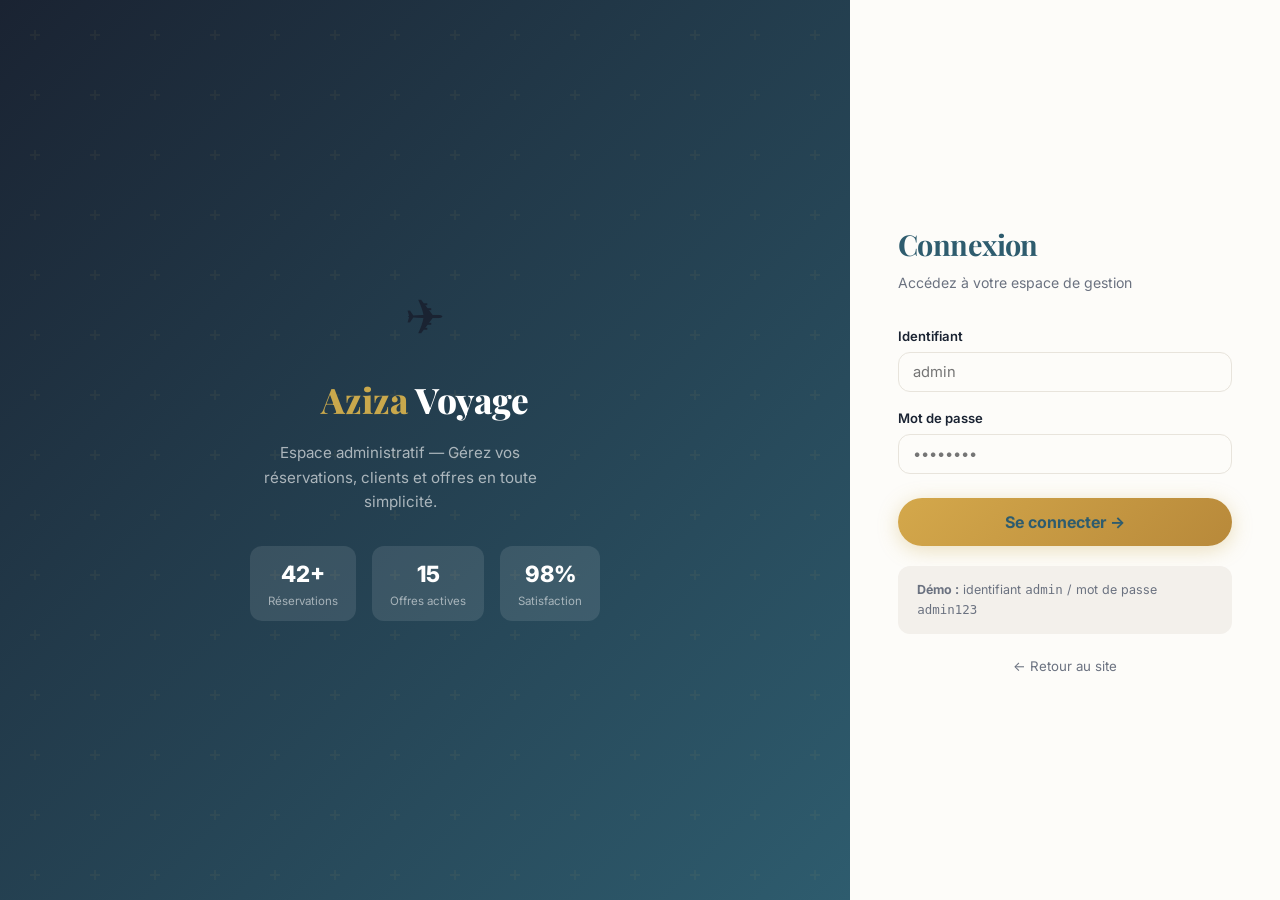
==== admin/clients.html @ 7c54928d "first commit1" ====
<!DOCTYPE html>
<html lang="fr">
<head><meta charset="UTF-8"><meta name="viewport" content="width=device-width,initial-scale=1.0">
  <link rel="icon" type="image/svg+xml" href="../assets/favicon.svg">
  <link rel="alternate icon" href="../assets/favicon.ico">
  <link rel="apple-touch-icon" href="../assets/favicon-32.png"><title>Clients — Admin</title><link rel="stylesheet" href="../css/style.css"></head>
<body>
<div class="admin-layout">
<aside class="admin-sidebar">
  <div class="sidebar-top">✈ <span>Aziza</span> Admin</div>
  <nav class="sidebar-nav">
    <div class="sb-sect">Principal</div>
    <a href="dashboard.html" class="sb-link">📊 Tableau de bord</a>
    <a href="reservations.html" class="sb-link">📋 Réservations</a>
    <a href="clients.html" class="sb-link active">👥 Clients</a>
    <a href="offres.html" class="sb-link">✈ Offres de voyage</a>
    <div class="sb-sect">Compte</div>
    <a href="#" class="sb-link" onclick="logout()">🚪 Déconnexion</a>
  </nav>
  <div class="sidebar-foot"><div class="sb-user"><div class="sb-av" id="sbAv">A</div><div><div class="sb-name" id="sbName">Admin</div><div class="sb-role" id="sbRole">Administrateur</div></div></div></div>
</aside>
<main class="admin-main">
  <div class="admin-topbar"><h1>Gestion des Clients</h1><div class="topbar-right"><button class="notif"><span>🔔</span><span class="notif-dot"></span></button><a href="../index.html" style="font-size:.82rem;color:var(--primary);font-weight:600">← Site public</a></div></div>
  <div class="admin-content">
    <div class="kpi-row" style="grid-template-columns:repeat(3,1fr)" id="kpis"></div>
    <div class="table-card">
      <div class="table-head">
        <div class="table-title">Annuaire clients</div>
        <div class="table-actions"><input class="filter-in" id="searchC" placeholder="🔍 Nom, email..." oninput="render()"><button class="exp-btn" onclick="exportC()">⬇ CSV</button></div>
      </div>
      <div style="overflow-x:auto"><table class="dt"><thead><tr><th>Client</th><th>Email</th><th>Téléphone</th><th>Ville</th><th>Réservations</th><th>Action</th></tr></thead><tbody id="cBody"></tbody></table></div>
      <div style="padding:.8rem 0;font-size:.8rem;color:var(--muted-fg)" id="cCount"></div>
    </div>
  </div>
</main>
</div>
<div class="modal-overlay" id="mo"><div class="modal"><div class="modal-hd"><div class="modal-title" id="mTitle">Fiche client</div><button class="modal-x" onclick="closeM()">✕</button></div><div id="mBody"></div></div></div>
<script src="../js/main.js"></script>
<script>
if(localStorage.getItem('az_auth')!=='1') location.href='login.html';
const user=JSON.parse(localStorage.getItem('az_user')||'{}');
document.getElementById('sbAv').textContent=(user.name||'A')[0];
document.getElementById('sbName').textContent=user.name||'Admin';
document.getElementById('sbRole').textContent=user.role||'Administrateur';

function buildClients(){
  const res=DB.get('az_reservations');
  const map={};
  res.forEach(r=>{
    if(!map[r.email||r.phone]){map[r.email||r.phone]={name:r.clientName,email:r.email||'',phone:r.phone,city:r.city||'',list:[]};}
    map[r.email||r.phone].list.push(r);
  });
  return Object.values(map);
}
function render(){
  let clients=buildClients();
  const q=document.getElementById('searchC').value.toLowerCase();
  if(q) clients=clients.filter(c=>(c.name+c.email+c.phone+c.city).toLowerCase().includes(q));
  document.getElementById('cCount').textContent=clients.length+' client(s)';
  const res=DB.get('az_reservations');
  document.getElementById('kpis').innerHTML=[
    {lbl:'Total clients',val:buildClients().length,icon:'👥'},
    {lbl:'Clients fréquents (2+)',val:buildClients().filter(c=>c.list.length>=2).length,icon:'⭐'},
    {lbl:'Réservations totales',val:res.length,icon:'📋'},
  ].map(k=>`<div class="kpi"><div><div class="kpi-lbl">${k.lbl}</div><div class="kpi-val">${k.val}</div></div><div style="font-size:1.3rem">${k.icon}</div></div>`).join('');
  document.getElementById('cBody').innerHTML=clients.map(c=>`<tr>
    <td><strong>${c.name}</strong></td>
    <td style="font-size:.82rem">${c.email||'—'}</td>
    <td style="font-size:.82rem">${c.phone}</td>
    <td>${c.city||'—'}</td>
    <td><span style="background:var(--secondary);padding:2px 10px;border-radius:12px;font-weight:700;font-size:.83rem">${c.list.length}</span></td>
    <td><button class="btn-a ba-view" onclick="viewC('${encodeURIComponent(c.email||c.phone)}')">👁 Voir</button></td>
  </tr>`).join('');
}
function viewC(key){
  const clients=buildClients();
  const c=clients.find(x=>encodeURIComponent(x.email||x.phone)===key);
  if(!c) return;
  document.getElementById('mTitle').textContent=c.name;
  document.getElementById('mBody').innerHTML=`
    <div style="display:grid;grid-template-columns:1fr 1fr;gap:.8rem;margin-bottom:1.2rem">
      ${[['Email',c.email||'—'],['Téléphone',c.phone],['Ville',c.city||'—'],['Réservations',c.list.length]].map(([l,v])=>`<div style="background:var(--secondary);padding:.8rem;border-radius:var(--radius)"><div style="font-size:.7rem;color:var(--muted-fg);margin-bottom:2px">${l}</div><div style="font-weight:600;font-size:.87rem">${v}</div></div>`).join('')}
    </div>
    <div style="font-weight:700;margin-bottom:.7rem;color:var(--primary)">Historique des réservations</div>
    <div style="display:flex;flex-direction:column;gap:.5rem;max-height:280px;overflow-y:auto">
      ${c.list.map(r=>`<div style="background:var(--secondary);border-radius:var(--radius);padding:.8rem;display:flex;justify-content:space-between;align-items:center;gap:.5rem;flex-wrap:wrap">
        <div><div style="font-weight:600;font-size:.85rem">${r.offer}</div><div style="font-size:.73rem;color:var(--muted-fg)">${typeLabel(r.type)} · ${r.createdAt}</div></div>
        <div>${statusBadge(r.status)}</div>
      </div>`).join('')}
    </div>`;
  openM();
}
function exportC(){
  const clients=buildClients();
  const h=['Nom','Email','Téléphone','Ville','Réservations'];
  const rows=clients.map(c=>[c.name,c.email||'',c.phone,c.city||'',c.list.length].map(v=>'"'+String(v).replace(/"/g,'""')+'"').join(','));
  const csv=[h.join(','),...rows].join('\n');
  const a=document.createElement('a');a.href='data:text/csv;charset=utf-8,\uFEFF'+encodeURIComponent(csv);a.download='clients_aziza.csv';a.click();
}
function openM(){document.getElementById('mo').classList.add('open');}
function closeM(){document.getElementById('mo').classList.remove('open');}
document.getElementById('mo').addEventListener('click',e=>{if(e.target===e.currentTarget)closeM();});
function logout(){localStorage.removeItem('az_auth');localStorage.removeItem('az_user');location.href='login.html';}
render();
</script>
</body>
</html>
---- css/style.css ----
@import url('https://fonts.googleapis.com/css2?family=Playfair+Display:wght@400;600;700;800&family=Inter:wght@300;400;500;600;700&family=Cairo:wght@400;500;600;700&display=swap');

/* ── Design tokens (from Lovable) ── */
:root {
  --bg:        #fdfcf9;
  --fg:        #1a2332;
  --card:      #ffffff;
  --primary:   #2e5c6e;   /* deep teal */
  --primary-f: #fdfcf9;
  --secondary: #f3f0eb;
  --muted:     #f3f0eb;
  --muted-fg:  #6b7280;
  --border:    #e8e4dc;
  --gold:      #c9a84c;
  --sand:      #eee8d8;
  --radius:    0.75rem;
  --shadow-card:    0 8px 30px -10px rgba(26,35,50,.18);
  --shadow-elegant: 0 20px 60px -20px rgba(46,92,110,.35);
  --trans: cubic-bezier(.4,0,.2,1);
  --grad-hero: linear-gradient(135deg,rgba(20,35,55,.85),rgba(46,92,110,.55));
  --grad-gold: linear-gradient(135deg,#d4a84b,#b8893a);
  --nav-h: 64px;
}

*,*::before,*::after{box-sizing:border-box;margin:0;padding:0}
html{scroll-behavior:smooth;font-size:16px}
body{font-family:'Inter','Cairo',system-ui,sans-serif;background:var(--bg);color:var(--fg);line-height:1.6;overflow-x:hidden}
h1,h2,h3{font-family:'Playfair Display','Cairo',serif;letter-spacing:-.02em}
a{text-decoration:none;color:inherit}
img{display:block;max-width:100%;object-fit:cover}
button{font-family:inherit;cursor:pointer}
input,select,textarea{font-family:inherit}
::-webkit-scrollbar{width:5px}
::-webkit-scrollbar-thumb{background:var(--gold);border-radius:3px}

/* ── NAV ── */
.nav{position:sticky;top:0;z-index:50;height:var(--nav-h);background:rgba(253,252,249,.88);backdrop-filter:blur(12px);border-bottom:1px solid var(--border);display:flex;align-items:center;justify-content:space-between;padding:0 5%}
.nav-brand{display:flex;align-items:center;gap:10px;font-family:'Playfair Display',serif;font-weight:700;font-size:1.15rem;color:var(--primary)}
.nav-brand .brand-icon{width:36px;height:36px;border-radius:50%;background:var(--grad-gold);display:grid;place-items:center;box-shadow:var(--shadow-elegant)}
.nav-brand .brand-icon svg{width:18px;height:18px;fill:var(--primary-f)}
.nav-links{display:flex;align-items:center;gap:4px}
.nav-link{padding:7px 14px;font-size:.875rem;border-radius:8px;color:rgba(26,35,50,.8);transition:color .2s,background .2s}
.nav-link:hover,.nav-link.active{color:var(--primary);background:var(--secondary)}
.nav-right{display:flex;align-items:center;gap:8px}
.hamburger{display:none;background:none;border:none;padding:6px;cursor:pointer}
.hamburger svg{width:22px;height:22px;stroke:var(--fg);fill:none;stroke-width:2;stroke-linecap:round}
.mobile-menu{display:none;position:absolute;top:var(--nav-h);left:0;right:0;background:var(--card);border-bottom:1px solid var(--border);padding:1rem 5%;flex-direction:column;gap:4px;z-index:49}
.mobile-menu.open{display:flex}
.mobile-link{padding:10px 14px;border-radius:8px;color:var(--fg);font-size:.95rem}
.mobile-link:hover{background:var(--secondary);color:var(--primary)}

/* ── HERO ── */
.hero{position:relative;min-height:88vh;display:flex;align-items:center;overflow:hidden}
.hero-slide{position:absolute;inset:0;transition:opacity 1.5s ease}
.hero-slide img{width:100%;height:100%;object-fit:cover}
.hero-slide.active{opacity:1;animation:kenburns 7s ease-out both}
.hero-slide:not(.active){opacity:0}
@keyframes kenburns{0%{transform:scale(1) translate(0,0)}100%{transform:scale(1.12) translate(-1.5%,1%)}}
.hero-overlay{position:absolute;inset:0;background:var(--grad-hero)}
.hero-body{position:relative;z-index:2;padding:0 6%;max-width:780px;animation:fadeUp .7s var(--trans) both}
.hero-badge{display:inline-flex;align-items:center;gap:6px;padding:6px 16px;background:rgba(201,168,76,.18);border:1px solid rgba(201,168,76,.4);border-radius:50px;font-size:.78rem;font-weight:600;letter-spacing:1.5px;text-transform:uppercase;color:#e8c96a;margin-bottom:1.5rem}
.hero h1{font-size:clamp(2.8rem,6vw,5rem);font-weight:800;line-height:1.08;color:#fff;margin-bottom:1.2rem}
.hero h1 span{background:var(--grad-gold);-webkit-background-clip:text;-webkit-text-fill-color:transparent;background-clip:text}
.hero p{font-size:1.1rem;color:rgba(255,255,255,.82);max-width:560px;margin-bottom:2.5rem;line-height:1.75;font-weight:300}
.hero-btns{display:flex;gap:.9rem;flex-wrap:wrap}
.hero-dots{position:absolute;bottom:1.5rem;left:50%;transform:translateX(-50%);z-index:3;display:flex;gap:6px}
.hero-dot{width:12px;height:6px;border-radius:3px;background:rgba(255,255,255,.4);border:none;transition:all .4s;cursor:pointer}
.hero-dot.active{width:28px;background:var(--gold)}

/* ── BUTTONS ── */
.btn{display:inline-flex;align-items:center;gap:8px;padding:11px 26px;border-radius:50px;font-weight:600;font-size:.9rem;border:2px solid transparent;transition:all .25s var(--trans);cursor:pointer}
.btn-gold{background:var(--grad-gold);color:var(--primary);border-color:transparent;box-shadow:0 4px 20px rgba(201,168,76,.35)}
.btn-gold:hover{opacity:.9;transform:translateY(-2px);box-shadow:var(--shadow-elegant)}
.btn-outline-w{background:rgba(255,255,255,.12);color:#fff;border-color:rgba(255,255,255,.4);backdrop-filter:blur(4px)}
.btn-outline-w:hover{background:rgba(255,255,255,.22);transform:translateY(-2px)}
.btn-primary{background:var(--primary);color:var(--primary-f);border-color:var(--primary)}
.btn-primary:hover{background:rgba(46,92,110,.85);transform:translateY(-2px)}
.btn-ghost{background:none;color:var(--fg);border-color:var(--border)}
.btn-ghost:hover{background:var(--secondary)}
.btn-sm{padding:7px 18px;font-size:.82rem}

/* ── SECTION ── */
section{padding:80px 5%}
.container{max-width:1200px;margin:0 auto}
.sec-label{font-size:.72rem;font-weight:700;letter-spacing:2px;text-transform:uppercase;color:var(--gold);margin-bottom:.5rem;display:flex;align-items:center;gap:6px}
.sec-title{font-size:clamp(1.8rem,3vw,2.6rem);font-weight:700;color:var(--primary);margin-bottom:.8rem;line-height:1.2}
.sec-sub{font-size:1rem;color:var(--muted-fg);max-width:540px;line-height:1.7}
.text-center{text-align:center}
.text-center .sec-sub{margin:0 auto}

/* ── SERVICE CARDS (home) ── */
.services-grid{display:grid;grid-template-columns:repeat(auto-fit,minmax(220px,1fr));gap:1.5rem;margin-top:3rem}
.svc-card{position:relative;border-radius:calc(var(--radius)*2);overflow:hidden;aspect-ratio:4/5;cursor:pointer;box-shadow:var(--shadow-card);transition:transform .4s var(--trans),box-shadow .4s}
.svc-card:hover{transform:translateY(-5px);box-shadow:var(--shadow-elegant)}
.svc-card img{width:100%;height:100%;position:absolute;inset:0;transition:transform .7s var(--trans)}
.svc-card:hover img{transform:scale(1.08)}
.svc-card-overlay{position:absolute;inset:0;background:linear-gradient(to top,rgba(20,35,55,.95) 0%,rgba(46,92,110,.3) 60%,transparent 100%)}
.svc-card-body{position:absolute;inset:0;padding:1.4rem;display:flex;flex-direction:column;justify-content:space-between;color:#fff}
.svc-card-icon{width:44px;height:44px;border-radius:12px;background:var(--grad-gold);display:grid;place-items:center;box-shadow:var(--shadow-elegant)}
.svc-card-icon svg{width:20px;height:20px;fill:var(--primary)}
.svc-card h3{font-size:1.4rem;font-weight:700;margin-bottom:.3rem}
.svc-card p{font-size:.85rem;opacity:.88;margin-bottom:.8rem;line-height:1.55}
.svc-card-cta{display:inline-flex;align-items:center;gap:6px;color:var(--gold);font-size:.83rem;font-weight:600;transition:gap .2s}
.svc-card:hover .svc-card-cta{gap:10px}

/* ── TRUST ── */
.trust-band{background:var(--secondary);padding:4rem 5%}
.trust-grid{display:grid;grid-template-columns:repeat(3,1fr);gap:2rem;text-align:center;max-width:900px;margin:0 auto}
.trust-item{}
.trust-icon{width:48px;height:48px;margin:0 auto 1rem;color:var(--gold)}
.trust-icon svg{width:48px;height:48px}
.trust-item h3{font-weight:700;font-size:1.1rem;color:var(--primary);margin-bottom:.4rem}
.trust-item p{font-size:.88rem;color:var(--muted-fg)}

/* ── TESTIMONIALS ── */
.testi-grid{display:grid;grid-template-columns:repeat(auto-fit,minmax(280px,1fr));gap:1.5rem;margin-top:2.5rem}
.testi-card{background:var(--card);border-radius:calc(var(--radius)*2);padding:1.8rem;border:1px solid var(--border);box-shadow:var(--shadow-card);transition:box-shadow .3s}
.testi-card:hover{box-shadow:var(--shadow-elegant)}
.stars{display:flex;gap:2px;color:var(--gold);margin-bottom:.8rem}
.stars svg{width:16px;height:16px;fill:var(--gold)}
.testi-text{font-style:italic;color:rgba(26,35,50,.78);line-height:1.7;margin-bottom:1rem;font-size:.93rem}
.testi-author{font-weight:700;font-size:.9rem;color:var(--primary)}

/* ── PAGE HERO ── */
.page-hero{background:linear-gradient(135deg,#1a2332 0%,var(--primary) 100%);padding:clamp(100px,15vw,140px) 5% 60px;text-align:center;color:#fff}
.page-hero h1{font-size:clamp(2rem,4.5vw,3.5rem);font-weight:800;margin-bottom:.8rem}
.page-hero p{color:rgba(255,255,255,.72);font-size:1rem;max-width:500px;margin:0 auto}

/* ── STEPPER ── */
.stepper{display:flex;align-items:center;justify-content:center;gap:0;padding:1.8rem 5%;background:var(--card);border-bottom:1px solid var(--border);flex-wrap:wrap}
.step-item{display:flex;align-items:center;gap:8px;opacity:.38;transition:opacity .3s}
.step-item.active,.step-item.done{opacity:1}
.step-num{width:34px;height:34px;border-radius:50%;background:var(--muted);color:var(--muted-fg);display:grid;place-items:center;font-size:.8rem;font-weight:800;transition:background .3s,color .3s;flex-shrink:0}
.step-item.active .step-num{background:var(--grad-gold);color:var(--primary);transform:scale(1.08);box-shadow:var(--shadow-elegant)}
.step-item.done .step-num{background:var(--primary);color:#fff}
.step-item.done .step-num::after{content:'✓'}
.step-item.done .step-num span{display:none}
.step-label{font-size:.82rem;font-weight:600;color:var(--fg);white-space:nowrap}
.step-line{width:36px;height:2px;background:var(--border);margin:0 4px;transition:background .3s;flex-shrink:0}
.step-item.done+.step-line{background:var(--primary)}

/* ── SERVICE SELECT ── */
.svc-select-section{padding:3rem 5%;background:var(--secondary)}
.svc-select-title{text-align:center;font-family:'Playfair Display',serif;font-size:1.6rem;color:var(--primary);margin-bottom:2rem}
.svc-tabs{display:flex;gap:1rem;justify-content:center;flex-wrap:wrap}
.svc-tab{position:relative;overflow:hidden;width:150px;height:160px;border-radius:calc(var(--radius)*1.5);border:2px solid var(--border);cursor:pointer;transition:all .3s;background:var(--card);display:flex;flex-direction:column;align-items:center;justify-content:flex-end;padding:.8rem}
.svc-tab img{position:absolute;inset:0;width:100%;height:100%;transition:transform .5s var(--trans)}
.svc-tab:hover img,.svc-tab.active img{transform:scale(1.08)}
.svc-tab .tab-overlay{position:absolute;inset:0;background:linear-gradient(to top,rgba(20,35,55,.9) 0%,rgba(46,92,110,.3) 60%,transparent 100%);transition:opacity .3s}
.svc-tab.active .tab-overlay{background:linear-gradient(to top,rgba(201,168,76,.85) 0%,rgba(201,168,76,.4) 60%,transparent 100%)}
.svc-tab:hover{transform:translateY(-3px);box-shadow:var(--shadow-elegant);border-color:var(--gold)}
.svc-tab.active{border-color:var(--gold);box-shadow:0 0 0 3px rgba(201,168,76,.25),var(--shadow-elegant)}
.tab-label{position:relative;z-index:1;font-weight:700;font-size:.88rem;color:#fff;text-align:center;line-height:1.25}

/* ── OFFERS ── */
.offers-section{padding:2.5rem 5% 4rem}
.offers-header{display:flex;align-items:flex-end;justify-content:space-between;flex-wrap:wrap;gap:1rem;margin-bottom:2rem}
.offers-grid{display:grid;grid-template-columns:repeat(auto-fill,minmax(300px,1fr));gap:1.5rem}
.offer-card{background:var(--card);border-radius:calc(var(--radius)*2);overflow:hidden;border:1.5px solid var(--border);box-shadow:var(--shadow-card);transition:all .35s var(--trans);cursor:pointer;display:flex;flex-direction:column;position:relative}
.offer-card:hover{transform:translateY(-5px);box-shadow:var(--shadow-elegant);border-color:transparent}
.offer-card.popular{border-color:var(--gold);box-shadow:0 0 0 2px rgba(201,168,76,.3),var(--shadow-card)}
.popular-badge{position:absolute;top:1rem;right:1rem;z-index:5;background:var(--grad-gold);color:var(--primary);font-size:.72rem;font-weight:800;padding:4px 12px;border-radius:20px;display:flex;align-items:center;gap:4px;box-shadow:var(--shadow-elegant)}
.popular-badge svg{width:12px;height:12px;fill:var(--primary)}
.offer-img{height:180px;position:relative;overflow:hidden}
.offer-img img{width:100%;height:100%;object-fit:cover;transition:transform .6s var(--trans)}
.offer-card:hover .offer-img img{transform:scale(1.08)}
.offer-img-overlay{position:absolute;inset:0;background:linear-gradient(to top,var(--card) 0%,transparent 50%)}
.offer-body{padding:1.4rem 1.4rem 1.6rem;flex:1;display:flex;flex-direction:column}
.offer-service-tag{font-size:.7rem;font-weight:700;letter-spacing:1.5px;text-transform:uppercase;color:var(--gold);margin-bottom:.3rem}
.offer-name{font-family:'Playfair Display',serif;font-size:1.15rem;font-weight:700;color:var(--primary);margin-bottom:.8rem}
.offer-price-row{margin-bottom:1rem}
.offer-from{font-size:.72rem;color:var(--muted-fg)}
.offer-price{font-family:'Playfair Display',serif;font-size:2rem;font-weight:800;color:var(--primary);line-height:1}
.offer-price sup{font-size:.9rem;vertical-align:top;margin-top:4px}
.offer-features{list-style:none;margin-bottom:1.2rem;flex:1;display:flex;flex-direction:column;gap:.45rem}
.offer-features li{display:flex;align-items:flex-start;gap:8px;font-size:.83rem;color:rgba(26,35,50,.78)}
.feat-check{width:16px;height:16px;flex-shrink:0;margin-top:1px;color:var(--gold)}
.feat-check svg{width:16px;height:16px;stroke:var(--gold);fill:none;stroke-width:2.5;stroke-linecap:round;stroke-linejoin:round}

/* ── BOOKING FORM ── */
.booking-wrap{padding:2.5rem 5% 5rem;max-width:780px;margin:0 auto}
.booking-card{background:var(--card);border-radius:calc(var(--radius)*2);overflow:hidden;box-shadow:var(--shadow-elegant);border:1px solid var(--border)}
.booking-banner{position:relative;height:160px;overflow:hidden}
.booking-banner img{width:100%;height:100%;object-fit:cover}
.booking-banner-overlay{position:absolute;inset:0;background:linear-gradient(to top,var(--card) 0%,rgba(46,92,110,.25) 40%,transparent 100%)}
.booking-banner-info{position:absolute;bottom:1.2rem;left:1.5rem;right:1.5rem}
.booking-banner-info .service-tag{font-size:.72rem;font-weight:700;letter-spacing:1.5px;text-transform:uppercase;color:var(--muted-fg);margin-bottom:.2rem}
.booking-banner-info h2{font-family:'Playfair Display',serif;font-size:1.5rem;font-weight:700;color:var(--primary)}
.booking-form-body{padding:2rem 2.2rem 2.5rem}
.booking-form-body h3{font-family:'Playfair Display',serif;font-size:1.2rem;color:var(--primary);margin-bottom:.3rem}
.booking-form-body .sub{font-size:.85rem;color:var(--muted-fg);margin-bottom:1.8rem}
.form-grid{display:grid;grid-template-columns:1fr 1fr;gap:1rem}
.form-group{margin-bottom:0}
.form-group label{display:block;font-size:.82rem;font-weight:600;color:var(--fg);margin-bottom:5px}
.form-control{width:100%;padding:10px 14px;border:1.5px solid var(--border);border-radius:var(--radius);font-size:.92rem;color:var(--fg);background:var(--bg);transition:border-color .2s,box-shadow .2s;outline:none}
.form-control:focus{border-color:var(--primary);box-shadow:0 0 0 3px rgba(46,92,110,.1)}
.form-select{appearance:none;background-image:url("data:image/svg+xml,%3Csvg xmlns='http://www.w3.org/2000/svg' width='10' height='6'%3E%3Cpath d='M1 1l4 4 4-4' stroke='%236b7280' stroke-width='1.5' stroke-linecap='round' fill='none'/%3E%3C/svg%3E");background-repeat:no-repeat;background-position:right 12px center;padding-right:36px}
.span-2{grid-column:span 2}
.btn-submit{width:100%;padding:14px;background:var(--grad-gold);color:var(--primary);border:none;border-radius:50px;font-size:1rem;font-weight:700;cursor:pointer;display:flex;align-items:center;justify-content:center;gap:8px;box-shadow:0 4px 20px rgba(201,168,76,.35);transition:all .25s}
.btn-submit:hover{opacity:.9;transform:translateY(-2px);box-shadow:var(--shadow-elegant)}
.btn-back-ghost{display:inline-flex;align-items:center;gap:6px;background:none;border:none;color:var(--muted-fg);font-size:.87rem;font-weight:500;cursor:pointer;margin-bottom:1.2rem;padding:4px 0;transition:color .2s}
.btn-back-ghost:hover{color:var(--primary)}

/* Step 3 extras */
.travelers-picker{display:flex;align-items:center;gap:0;border:1.5px solid var(--border);border-radius:var(--radius);overflow:hidden;width:fit-content}
.travelers-picker button{width:36px;height:36px;border:none;background:var(--secondary);color:var(--fg);font-size:1.1rem;cursor:pointer;transition:background .2s}
.travelers-picker button:hover{background:var(--muted)}
.travelers-picker span{min-width:40px;text-align:center;font-weight:700;font-size:.95rem;padding:0 8px}

/* ── CONFIRMATION / PDF ── */
.confirm-wrap{max-width:600px;margin:3rem auto;padding:0 5%}
.confirm-card{background:var(--card);border-radius:calc(var(--radius)*2);padding:3rem 2.5rem;text-align:center;box-shadow:var(--shadow-elegant);border:1px solid var(--border);animation:fadeUp .5s var(--trans) both}
.confirm-icon-wrap{width:72px;height:72px;border-radius:50%;background:var(--grad-gold);display:grid;place-items:center;margin:0 auto 1.5rem;box-shadow:var(--shadow-elegant)}
.confirm-icon-wrap svg{width:36px;height:36px;stroke:#fff;fill:none;stroke-width:2.5;stroke-linecap:round;stroke-linejoin:round}
.confirm-card h2{font-family:'Playfair Display',serif;font-size:1.8rem;color:var(--primary);margin-bottom:.6rem}
.confirm-card p{color:var(--muted-fg);margin-bottom:1.5rem;line-height:1.7}
.confirm-ref{background:var(--secondary);border:1px dashed var(--border);border-radius:var(--radius);padding:.8rem 1.2rem;font-family:monospace;font-size:.95rem;color:var(--primary);font-weight:700;margin-bottom:2rem;display:inline-block}
.confirm-actions{display:flex;gap:.8rem;justify-content:center;flex-wrap:wrap}
.btn-pdf{display:inline-flex;align-items:center;gap:8px;padding:11px 24px;border-radius:50px;background:var(--primary);color:#fff;font-weight:700;font-size:.9rem;border:none;cursor:pointer;transition:all .25s;box-shadow:var(--shadow-card)}
.btn-pdf:hover{background:rgba(46,92,110,.85);transform:translateY(-2px)}
.btn-pdf svg{width:18px;height:18px;stroke:#fff;fill:none;stroke-width:2;stroke-linecap:round}

/* ── ABOUT ── */
.about-grid{display:grid;grid-template-columns:1fr 1fr;gap:4rem;align-items:center}
.about-img-wrap{position:relative;height:420px;border-radius:calc(var(--radius)*2);overflow:hidden;box-shadow:var(--shadow-elegant)}
.about-img-wrap img{width:100%;height:100%;object-fit:cover}
.about-tag{position:absolute;bottom:1.5rem;left:1.5rem;background:var(--grad-gold);color:var(--primary);padding:10px 18px;border-radius:var(--radius);font-weight:700;font-size:.88rem;box-shadow:var(--shadow-elegant)}
.values-grid{display:grid;grid-template-columns:1fr 1fr;gap:1rem;margin-top:2rem}
.value-card{background:var(--secondary);border-radius:var(--radius);padding:1.2rem;border-left:3px solid var(--gold)}
.value-card h4{font-weight:700;color:var(--primary);margin-bottom:3px;font-size:.9rem}
.value-card p{font-size:.8rem;color:var(--muted-fg)}
.team-grid{display:grid;grid-template-columns:repeat(auto-fit,minmax(170px,1fr));gap:1.2rem;margin-top:2rem}
.team-card{background:var(--card);border-radius:calc(var(--radius)*1.5);padding:1.8rem 1.2rem;text-align:center;box-shadow:var(--shadow-card);border:1px solid var(--border)}
.team-avatar{width:68px;height:68px;border-radius:50%;background:var(--grad-gold);display:grid;place-items:center;font-size:1.5rem;font-weight:800;color:var(--primary);margin:0 auto .9rem;box-shadow:var(--shadow-elegant)}
.team-name{font-weight:700;color:var(--primary);font-size:.9rem;margin-bottom:2px}
.team-role{font-size:.77rem;color:var(--gold);font-weight:600}
.cert-row{display:flex;gap:.8rem;flex-wrap:wrap;margin-top:2rem}
.cert-badge{background:var(--primary);color:#fff;padding:8px 18px;border-radius:50px;font-size:.78rem;font-weight:600;display:flex;align-items:center;gap:7px}

/* ── STATS ── */
.stats-row{background:var(--grad-gold);padding:3rem 5%;display:grid;grid-template-columns:repeat(4,1fr);text-align:center;gap:2rem}
.stat-num{font-family:'Playfair Display',serif;font-size:2.8rem;font-weight:800;color:var(--primary);line-height:1}
.stat-lbl{font-size:.82rem;color:rgba(26,35,50,.75);margin-top:6px}

/* ── CONTACT ── */
.contact-grid{display:grid;grid-template-columns:1fr 1.5fr;gap:3rem;align-items:start}
.contact-info-list{display:flex;flex-direction:column;gap:.75rem;margin-bottom:1.5rem}
.contact-item{display:flex;align-items:center;gap:12px;background:var(--card);border:1px solid var(--border);border-radius:var(--radius);padding:.9rem 1.2rem;box-shadow:var(--shadow-card)}
.ci-icon{width:38px;height:38px;border-radius:10px;background:var(--primary);display:grid;place-items:center;flex-shrink:0}
.ci-icon svg{width:18px;height:18px;stroke:#fff;fill:none;stroke-width:1.8;stroke-linecap:round}
.ci-lbl{font-size:.7rem;color:var(--muted-fg)}
.ci-val{font-weight:600;font-size:.88rem;color:var(--fg)}
.wa-btn{display:flex;align-items:center;gap:9px;background:#25D366;color:#fff;padding:11px 22px;border-radius:50px;font-weight:700;font-size:.9rem;width:fit-content;transition:background .2s,transform .2s}
.wa-btn:hover{background:#1ebe5e;transform:translateY(-2px)}
.wa-btn svg{width:20px;height:20px;fill:#fff}
.form-card{background:var(--card);border-radius:calc(var(--radius)*2);padding:2.2rem;box-shadow:var(--shadow-elegant);border:1px solid var(--border)}

/* ── FOOTER ── */
footer{background:var(--primary);color:rgba(255,255,255,.75);padding:4rem 5% 2rem;margin-top:4rem}
.footer-grid{display:grid;grid-template-columns:2fr 1fr 1fr;gap:3rem;margin-bottom:2.5rem}
.footer-brand-logo{display:flex;align-items:center;gap:9px;font-family:'Playfair Display',serif;font-weight:700;font-size:1.2rem;color:#fff;margin-bottom:.8rem}
.footer-brand-logo svg{width:20px;height:20px;fill:var(--gold)}
.footer-brand p{font-size:.85rem;color:rgba(255,255,255,.55);line-height:1.7}
.footer-socials{display:flex;gap:8px;margin-top:1rem}
.soc-btn{width:34px;height:34px;border-radius:8px;background:rgba(255,255,255,.1);display:grid;place-items:center;font-size:.8rem;cursor:pointer;transition:background .2s}
.soc-btn:hover{background:var(--gold);color:var(--primary)}
.footer-col h4{font-weight:700;color:#fff;font-size:.85rem;text-transform:uppercase;letter-spacing:.5px;margin-bottom:.9rem}
.footer-col ul{list-style:none}
.footer-col li{padding:4px 0;font-size:.84rem;cursor:pointer;transition:color .2s}
.footer-col li:hover{color:rgba(255,255,255,.95)}
.footer-bottom{border-top:1px solid rgba(255,255,255,.1);padding-top:1.5rem;display:flex;justify-content:space-between;align-items:center;flex-wrap:wrap;gap:1rem;font-size:.78rem;color:rgba(255,255,255,.38)}

/* ── WHATSAPP FAB ── */
.wa-fab{position:fixed;bottom:1.5rem;right:1.5rem;z-index:100;background:#25D366;color:#fff;border-radius:50px;padding:.75rem 1.1rem;display:flex;align-items:center;gap:8px;font-weight:700;font-size:.85rem;box-shadow:var(--shadow-elegant);transition:transform .2s,box-shadow .2s}
.wa-fab:hover{transform:scale(1.06);box-shadow:0 8px 30px rgba(37,211,102,.4)}
.wa-fab svg{width:22px;height:22px;fill:#fff}

/* ── ADMIN ── */
.login-page{min-height:100vh;display:flex}
.login-left{flex:1;background:linear-gradient(135deg,#1a2332,var(--primary));display:flex;flex-direction:column;align-items:center;justify-content:center;padding:3rem;text-align:center;position:relative;overflow:hidden}
.login-left::before{content:'';position:absolute;inset:0;background-image:url("data:image/svg+xml,%3Csvg width='60' height='60' viewBox='0 0 60 60' xmlns='http://www.w3.org/2000/svg'%3E%3Cg fill='%23c9a84c' fill-opacity='.06'%3E%3Cpath d='M36 34v-4h-2v4h-4v2h4v4h2v-4h4v-2h-4z'/%3E%3C/g%3E%3C/svg%3E");pointer-events:none}
.login-logo{font-family:'Playfair Display',serif;font-size:2.2rem;font-weight:800;color:#fff;margin-bottom:.8rem;position:relative;z-index:1}
.login-logo span{color:var(--gold)}
.login-tagline{color:rgba(255,255,255,.62);font-size:.95rem;max-width:300px;position:relative;z-index:1;line-height:1.6}
.login-right{width:430px;background:var(--bg);display:flex;align-items:center;justify-content:center;padding:3rem}
.login-card{width:100%}
.login-card h2{font-family:'Playfair Display',serif;font-size:1.8rem;color:var(--primary);margin-bottom:.3rem}
.login-card .sub{color:var(--muted-fg);font-size:.88rem;margin-bottom:2rem}
.login-err{display:none;background:#fef2f2;border:1px solid #fee2e2;color:#991b1b;padding:10px 14px;border-radius:var(--radius);font-size:.83rem;margin-bottom:1rem}
.login-err.show{display:block}
.login-hint{background:var(--secondary);border-radius:var(--radius);padding:.9rem 1.2rem;font-size:.78rem;color:var(--muted-fg);margin-top:1.2rem}

.admin-layout{display:flex;min-height:100vh}
.admin-sidebar{width:250px;flex-shrink:0;background:#1a2332;position:fixed;top:0;left:0;bottom:0;overflow-y:auto;z-index:100;display:flex;flex-direction:column}
.sidebar-top{padding:1.2rem 1.4rem .8rem;font-family:'Playfair Display',serif;font-size:1.1rem;font-weight:700;color:#fff;border-bottom:1px solid rgba(255,255,255,.08);display:flex;align-items:center;gap:8px}
.sidebar-top span{color:var(--gold)}
.sidebar-nav{flex:1;padding:.8rem 0}
.sb-sect{padding:.8rem 1.4rem .3rem;font-size:.68rem;font-weight:700;letter-spacing:1.5px;text-transform:uppercase;color:rgba(255,255,255,.3)}
.sb-link{display:flex;align-items:center;gap:10px;padding:9px 1.4rem;color:rgba(255,255,255,.65);font-size:.87rem;font-weight:500;border-left:3px solid transparent;transition:all .2s;text-decoration:none;cursor:pointer}
.sb-link:hover{background:rgba(255,255,255,.06);color:#fff}
.sb-link.active{background:rgba(201,168,76,.13);color:#fff;border-left-color:var(--gold)}
.sb-badge{margin-left:auto;background:var(--gold);color:var(--primary);font-size:.68rem;font-weight:800;padding:2px 7px;border-radius:10px}
.sidebar-foot{padding:1rem 1.4rem;border-top:1px solid rgba(255,255,255,.08)}
.sb-user{display:flex;align-items:center;gap:9px}
.sb-av{width:32px;height:32px;border-radius:50%;background:var(--grad-gold);display:grid;place-items:center;font-weight:800;font-size:.8rem;color:var(--primary)}
.sb-name{font-size:.82rem;font-weight:600;color:#fff}
.sb-role{font-size:.7rem;color:rgba(255,255,255,.42)}
.admin-main{margin-left:250px;flex:1;background:#f0f2f5;min-height:100vh}
.admin-topbar{background:#fff;padding:.9rem 1.8rem;display:flex;align-items:center;justify-content:space-between;border-bottom:1px solid var(--border);position:sticky;top:0;z-index:10}
.admin-topbar h1{font-size:1.1rem;font-weight:700;color:var(--fg)}
.topbar-right{display:flex;align-items:center;gap:1rem}
.notif{position:relative;background:var(--secondary);border:none;width:36px;height:36px;border-radius:9px;display:grid;place-items:center;cursor:pointer;font-size:.95rem}
.notif-dot{position:absolute;top:5px;right:5px;width:8px;height:8px;border-radius:50%;background:var(--gold)}
.admin-content{padding:1.8rem}
.kpi-row{display:grid;grid-template-columns:repeat(4,1fr);gap:1.2rem;margin-bottom:1.8rem}
.kpi{background:#fff;border-radius:calc(var(--radius)*1.5);padding:1.3rem;box-shadow:0 2px 12px rgba(0,0,0,.05);display:flex;justify-content:space-between;align-items:flex-start}
.kpi-lbl{font-size:.76rem;color:var(--muted-fg);margin-bottom:3px}
.kpi-val{font-size:1.9rem;font-weight:800;color:var(--fg);line-height:1}
.kpi-trend{font-size:.73rem;font-weight:600;margin-top:3px;color:#16a34a}
.kpi-trend.down{color:#dc2626}
.kpi-icon{width:44px;height:44px;border-radius:12px;display:grid;place-items:center;font-size:1.2rem}
.ki-blue{background:rgba(46,92,110,.1)} .ki-gold{background:rgba(201,168,76,.12)} .ki-green{background:rgba(22,163,74,.1)} .ki-purple{background:rgba(124,58,237,.1)}
.table-card{background:#fff;border-radius:calc(var(--radius)*1.5);padding:1.4rem;box-shadow:0 2px 12px rgba(0,0,0,.05);margin-bottom:1.5rem}
.table-head{display:flex;justify-content:space-between;align-items:center;margin-bottom:1.2rem;flex-wrap:wrap;gap:.8rem}
.table-title{font-size:1rem;font-weight:700;color:var(--fg)}
.table-actions{display:flex;gap:.6rem;flex-wrap:wrap;align-items:center}
.filter-in{padding:7px 12px;border:1.5px solid var(--border);border-radius:8px;font-size:.82rem;outline:none;transition:border-color .2s;font-family:inherit}
.filter-in:focus{border-color:var(--primary)}
.filter-sel{padding:7px 26px 7px 11px;border:1.5px solid var(--border);border-radius:8px;font-size:.82rem;outline:none;cursor:pointer;font-family:inherit;appearance:none;background-image:url("data:image/svg+xml,%3Csvg xmlns='http://www.w3.org/2000/svg' width='10' height='6'%3E%3Cpath d='M1 1l4 4 4-4' stroke='%236b7280' stroke-width='1.5' stroke-linecap='round' fill='none'/%3E%3C/svg%3E");background-repeat:no-repeat;background-position:right 8px center}
.dt{width:100%;border-collapse:collapse;font-size:.855rem}
.dt th{text-align:left;padding:9px 12px;font-size:.7rem;font-weight:700;letter-spacing:.5px;text-transform:uppercase;color:var(--muted-fg);border-bottom:2px solid var(--border)}
.dt td{padding:11px 12px;border-bottom:1px solid #f5f5f5;vertical-align:middle;color:var(--fg)}
.dt tbody tr:hover{background:#fafafa}
.dt tr:last-child td{border-bottom:none}
.badge{display:inline-flex;align-items:center;padding:3px 10px;border-radius:20px;font-size:.72rem;font-weight:700}
.b-pending{background:#fef9c3;color:#854d0e}
.b-confirmed{background:#dcfce7;color:#166534}
.b-cancelled{background:#fee2e2;color:#991b1b}
.b-done{background:#e0f2fe;color:#0369a1}
.act-btns{display:flex;gap:4px}
.btn-a{padding:4px 10px;border-radius:6px;border:none;font-size:.75rem;font-weight:600;cursor:pointer;transition:.2s}
.ba-view{background:rgba(46,92,110,.1);color:var(--primary)} .ba-view:hover{background:var(--primary);color:#fff}
.ba-edit{background:rgba(201,168,76,.13);color:#7a5c10} .ba-edit:hover{background:var(--gold);color:var(--primary)}
.ba-del{background:rgba(220,38,38,.08);color:#dc2626} .ba-del:hover{background:#dc2626;color:#fff}
.exp-btn{padding:7px 13px;border-radius:8px;border:1.5px solid var(--border);background:#fff;font-size:.8rem;font-weight:600;cursor:pointer;display:flex;align-items:center;gap:5px;transition:.2s;color:var(--fg)}
.exp-btn:hover{border-color:var(--primary);color:var(--primary)}
.btn-add{padding:8px 16px;border-radius:8px;background:var(--primary);color:#fff;border:none;font-size:.82rem;font-weight:600;cursor:pointer;display:flex;align-items:center;gap:5px;transition:background .2s}
.btn-add:hover{background:rgba(46,92,110,.85)}

/* MODAL */
.modal-overlay{display:none;position:fixed;inset:0;background:rgba(0,0,0,.45);z-index:1000;align-items:center;justify-content:center;backdrop-filter:blur(3px)}
.modal-overlay.open{display:flex}
.modal{background:#fff;border-radius:calc(var(--radius)*2);padding:2rem;max-width:540px;width:92%;max-height:90vh;overflow-y:auto;box-shadow:0 20px 60px rgba(0,0,0,.22);animation:fadeUp .3s var(--trans)}
.modal-hd{display:flex;justify-content:space-between;align-items:center;margin-bottom:1.5rem}
.modal-title{font-family:'Playfair Display',serif;font-size:1.2rem;color:var(--primary)}
.modal-x{background:var(--secondary);border:none;width:30px;height:30px;border-radius:50%;cursor:pointer;font-size:1rem;display:grid;place-items:center}

/* ANIMATIONS */
@keyframes fadeUp{from{opacity:0;transform:translateY(22px)}to{opacity:1;transform:translateY(0)}}
@keyframes bounce{0%,100%{transform:translateX(-50%) translateY(0)}50%{transform:translateX(-50%) translateY(8px)}}
.fade-in{opacity:0;transform:translateY(20px);transition:opacity .55s ease,transform .55s ease}
.fade-in.visible{opacity:1;transform:translateY(0)}

/* RESPONSIVE */
@media(max-width:1024px){.about-grid{grid-template-columns:1fr}.contact-grid{grid-template-columns:1fr}.kpi-row{grid-template-columns:repeat(2,1fr)}.footer-grid{grid-template-columns:1fr 1fr}.stats-row{grid-template-columns:repeat(2,1fr)}.trust-grid{grid-template-columns:1fr}.login-left{display:none}.login-right{width:100%}}
@media(max-width:768px){.nav-links{display:none}.hamburger{display:block}.offers-grid{grid-template-columns:1fr}.form-grid{grid-template-columns:1fr}.span-2{grid-column:span 1}.svc-tabs{gap:.6rem}.svc-tab{width:120px;height:130px}.admin-sidebar{transform:translateX(-100%);transition:transform .3s}.admin-sidebar.open{transform:translateX(0)}.admin-main{margin-left:0}.kpi-row{grid-template-columns:1fr 1fr}}
@media(max-width:480px){section{padding:60px 4%}.kpi-row{grid-template-columns:1fr}.stats-row{grid-template-columns:1fr 1fr;gap:1.5rem}.svc-tab{width:100px;height:110px}}
.hidden{display:none!important}
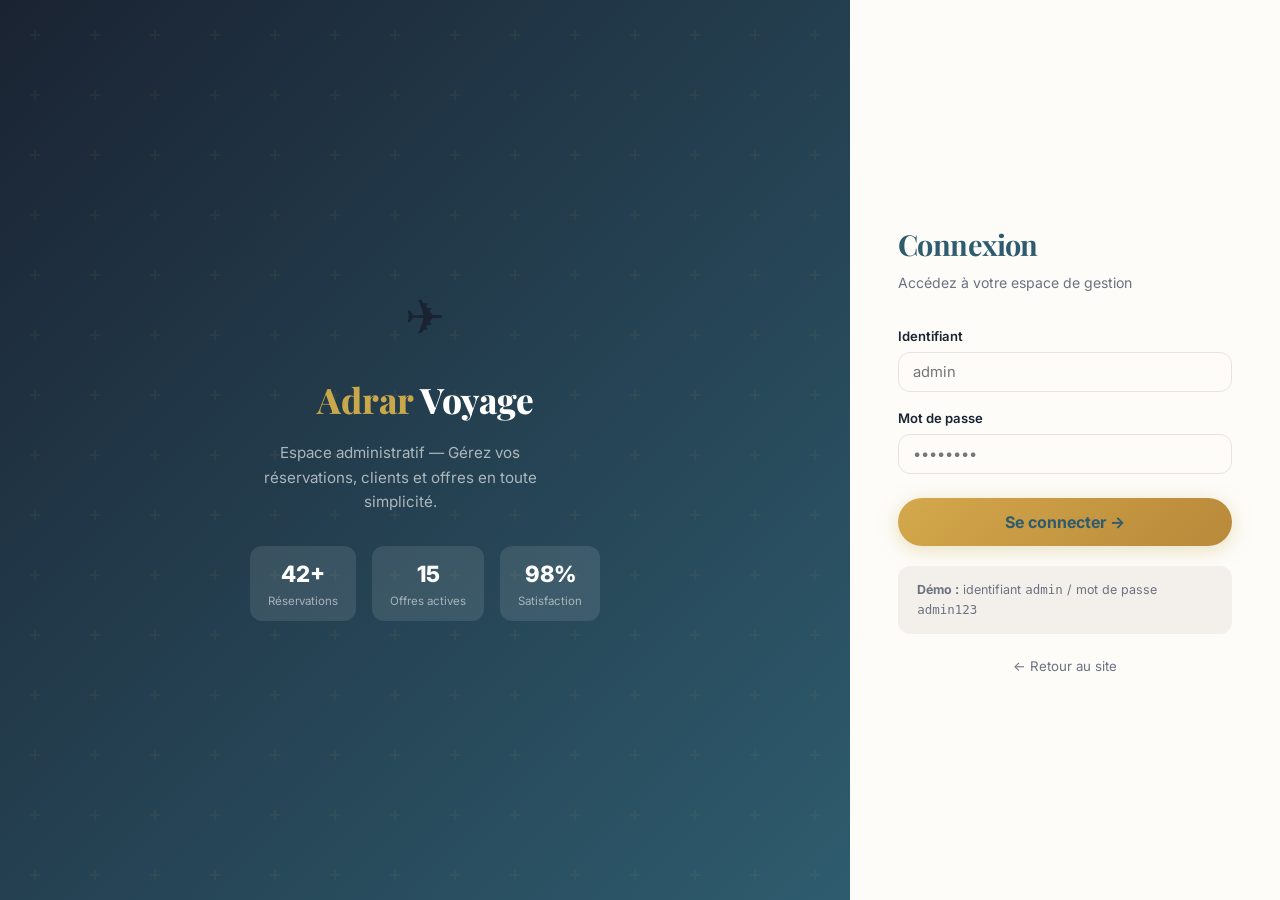
==== commit 604bb517: "1comit" ====
--- a/admin/clients.html
+++ b/admin/clients.html
@@ -7,7 +7,7 @@
 <body>
 <div class="admin-layout">
 <aside class="admin-sidebar">
-  <div class="sidebar-top">✈ <span>Aziza</span> Admin</div>
+  <div class="sidebar-top">✈ <span>Adrar</span> Admin</div>
   <nav class="sidebar-nav">
     <div class="sb-sect">Principal</div>
     <a href="dashboard.html" class="sb-link">📊 Tableau de bord</a>
@@ -95,7 +95,7 @@
   const h=['Nom','Email','Téléphone','Ville','Réservations'];
   const rows=clients.map(c=>[c.name,c.email||'',c.phone,c.city||'',c.list.length].map(v=>'"'+String(v).replace(/"/g,'""')+'"').join(','));
   const csv=[h.join(','),...rows].join('\n');
-  const a=document.createElement('a');a.href='data:text/csv;charset=utf-8,\uFEFF'+encodeURIComponent(csv);a.download='clients_aziza.csv';a.click();
+  const a=document.createElement('a');a.href='data:text/csv;charset=utf-8,\uFEFF'+encodeURIComponent(csv);a.download='clients_adrar.csv';a.click();
 }
 function openM(){document.getElementById('mo').classList.add('open');}
 function closeM(){document.getElementById('mo').classList.remove('open');}
